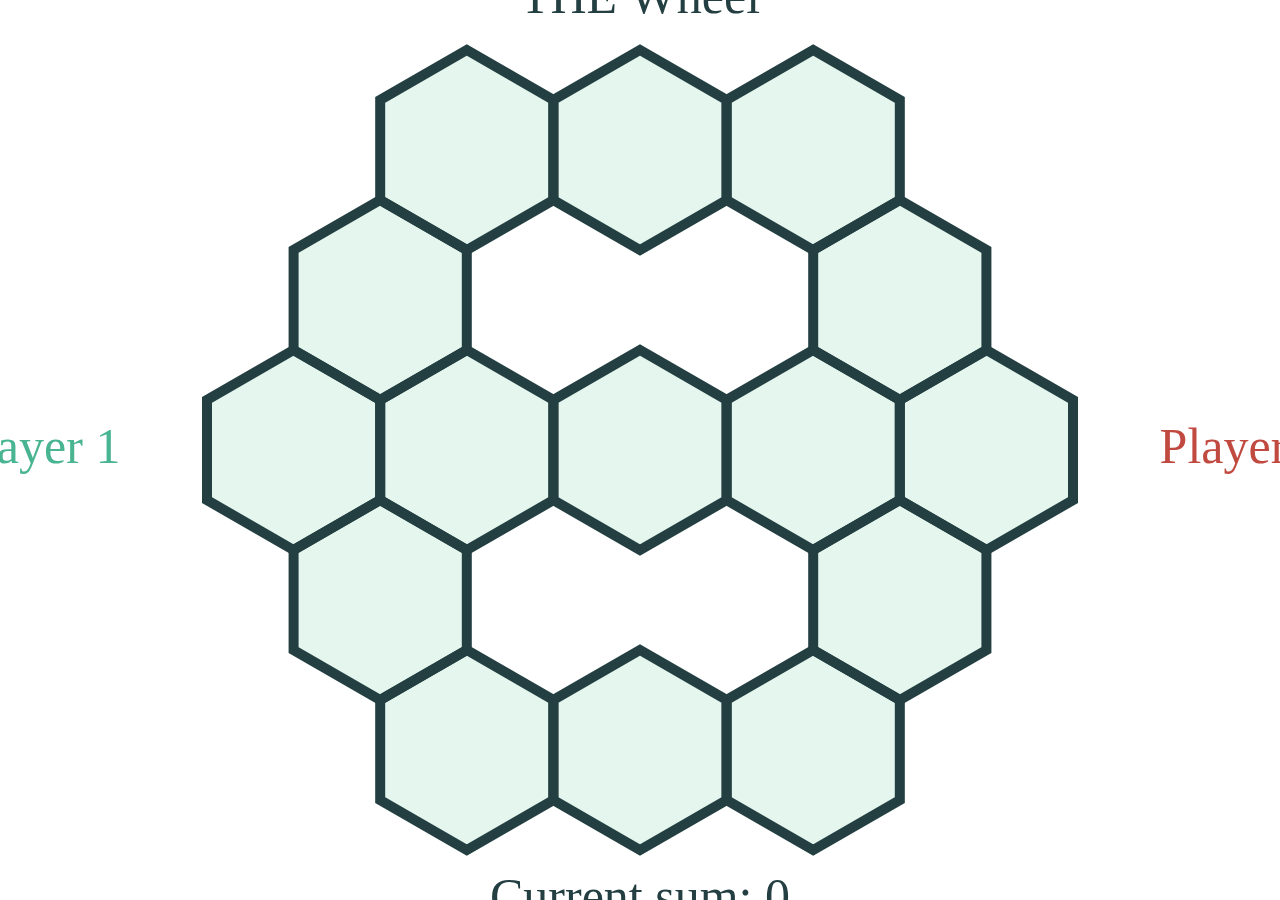
==== index.html @ d8c8152e "Initial commit" ====
<!doctype html>
<html lang="en">
<head>
  <meta charset="utf-8">

  <title>Hexagon</title>
  <meta name="description" content="Hexagon">
  <meta name="author" content="Fabian Michel">

  <link rel="shortcut icon" href="hexagon.ico">
  <link rel="stylesheet" href="hexagon.css">
  <script src="hexagon.js"></script>
  <script src="HexGameState.js"></script>
  <script src="HexGameBoard.js"></script>
</head>

<body onLoad="hexMain();">

</body>
</html>
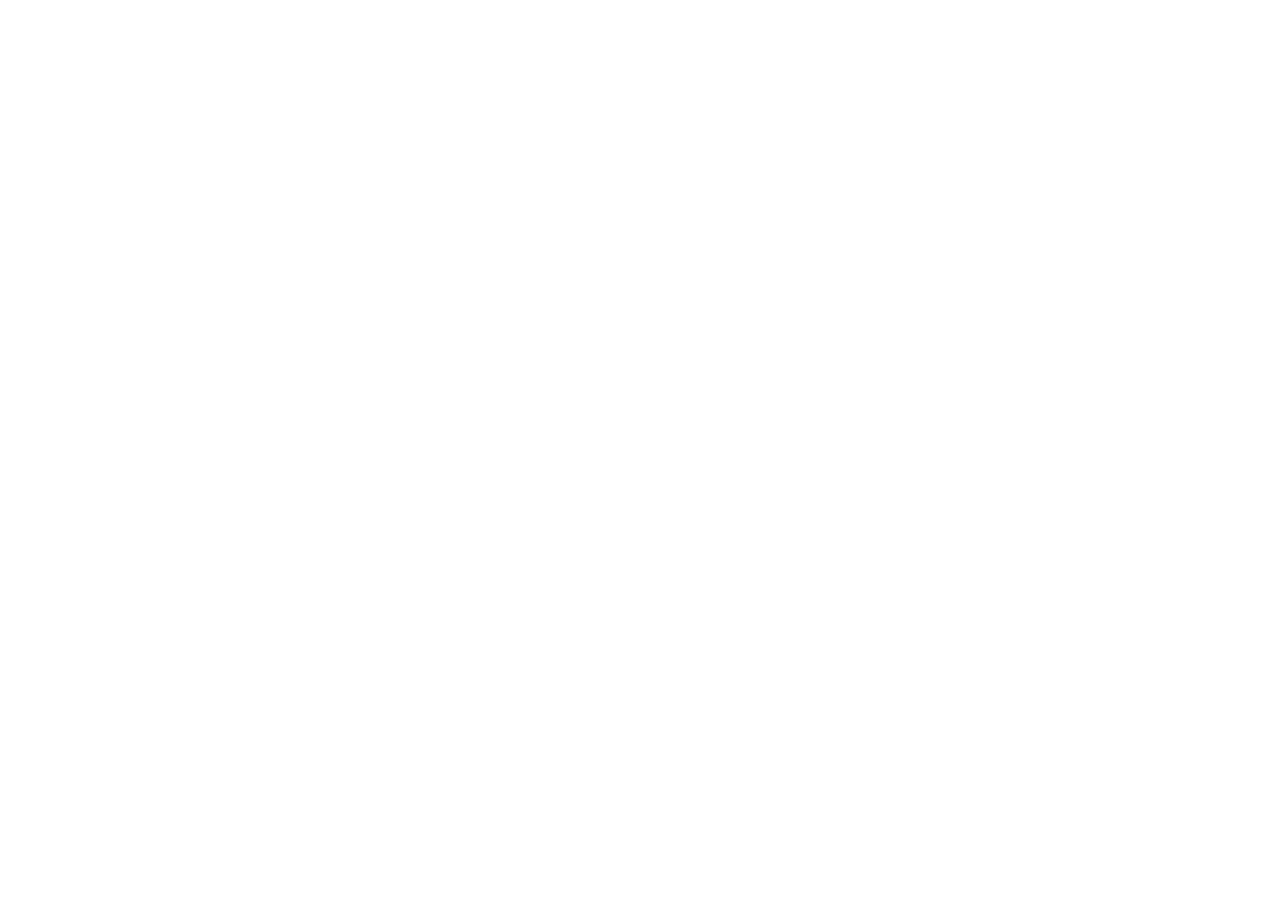
==== commit f7c91251: "Added naive brute force solver to the UI" ====
--- a/index.html
+++ b/index.html
@@ -8,10 +8,35 @@
   <meta name="author" content="Fabian Michel">
 
   <link rel="shortcut icon" href="hexagon.ico">
-  <link rel="stylesheet" href="hexagon.css">
-  <script src="hexagon.js"></script>
-  <script src="HexGameState.js"></script>
-  <script src="HexGameBoard.js"></script>
+  <link rel="stylesheet" href="css/hexagon.css">
+  
+  <script language="javascript" type="text/javascript">
+
+    let FONTS_WERE_LOADED = false;
+    let cMenu;
+
+  </script>
+  <script src="https://ajax.googleapis.com/ajax/libs/webfont/1.6.26/webfont.js"></script>
+  <script src="js/hexagon.js"></script>
+  <script src="js/HexGameState.js"></script>
+  <script src="js/HexGameBoard.js"></script>
+  <script src="js/HexMenu.js"></script>
+  <script src="js/HexSolver.js"></script>
+  <script language="javascript" type="text/javascript">
+
+    WebFont.load({
+      google: {
+        families: ['Merriweather']
+      },
+      active: () => fontsLoaded()
+    });
+
+    function fontsLoaded() {
+      FONTS_WERE_LOADED = true;
+      if (cMenu) cMenu.redraw();
+    }
+
+  </script>
 </head>
 
 <body onLoad="hexMain();">
